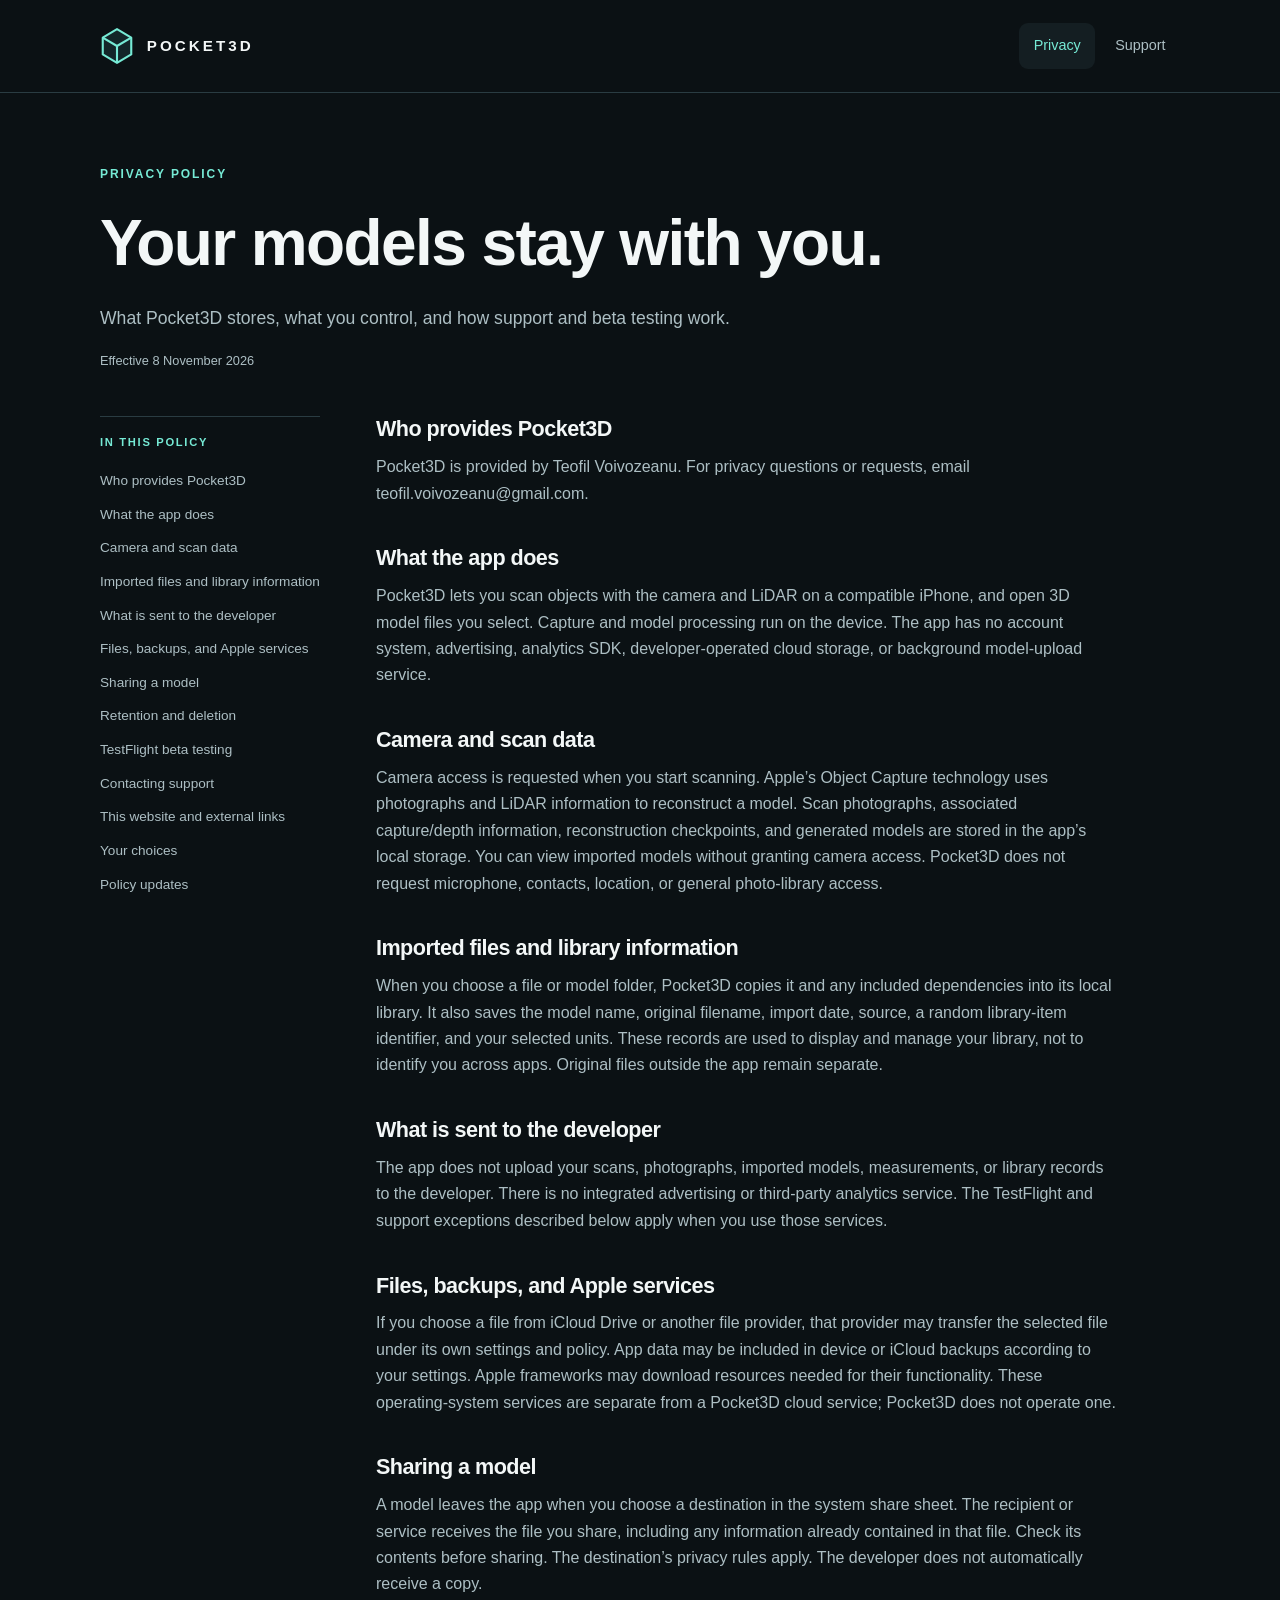
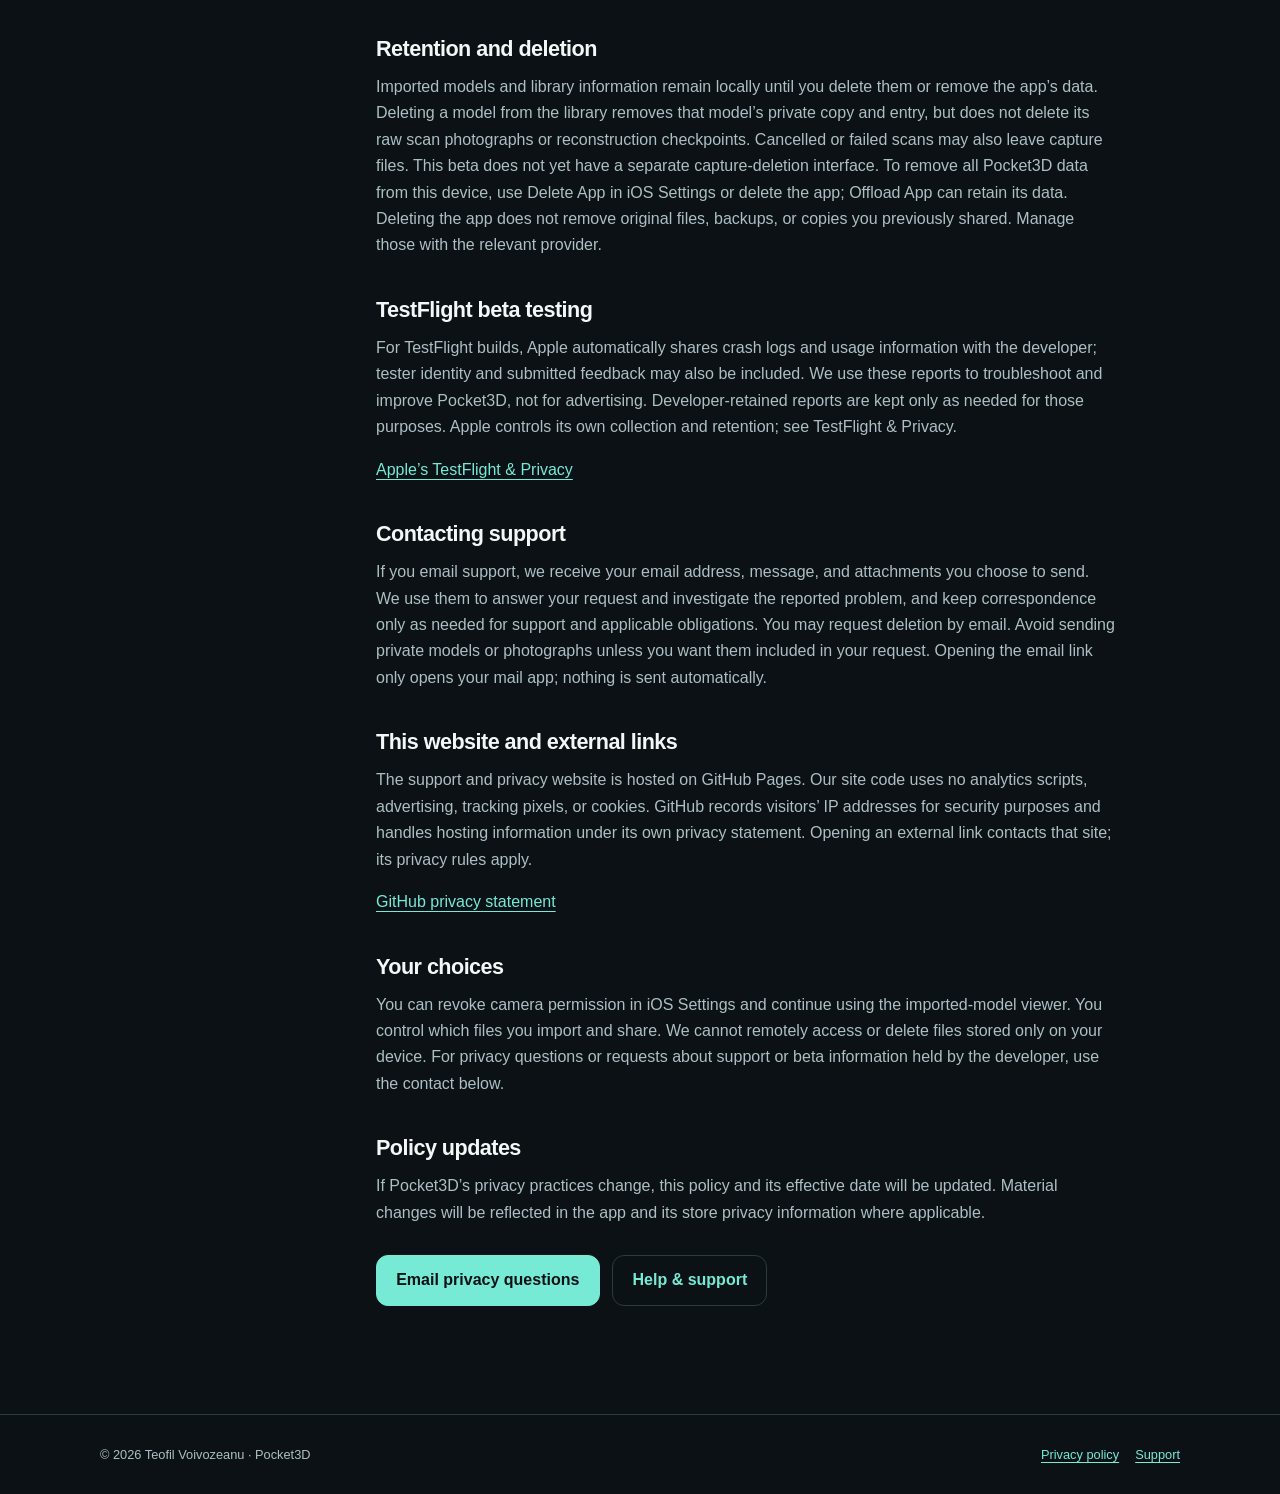
==== privacy.html @ 734cf3ea "Publish Pocket3D privacy policy and support pages" ====
<!doctype html>
<html lang="en">
<head>
  <meta charset="utf-8">
  <meta name="viewport" content="width=device-width, initial-scale=1">
  <meta name="color-scheme" content="dark light">
  <meta name="description" content="How Pocket3D handles local scans, imported 3D models, sharing, beta diagnostics, and support requests.">
  <meta name="referrer" content="strict-origin-when-cross-origin">
  <title>Pocket3D — Privacy policy</title>
  <link rel="canonical" href="https://teov.github.io/pocket3d-site/privacy.html">
  <link rel="icon" type="image/svg+xml" href="favicon.svg">
  <link rel="stylesheet" href="styles.css">
</head>
<body>
<a class="skip" href="#main">Skip to content</a>
<header class="header">
  <div class="wrap header-inner">
    <a class="brand" href="./" aria-label="Pocket3D home"><img src="favicon.svg" alt="" width="34" height="38">POCKET3D</a>
    <nav class="nav" aria-label="Main navigation">
      <a href="privacy.html" aria-current="page">Privacy</a>
      <a href="support.html">Support</a>
    </nav>
  </div>
</header>
<main id="main" class="wrap">
  <header class="page-head"><p class="eyebrow">Privacy policy</p><h1>Your models stay with you.</h1><p class="intro">What Pocket3D stores, what you control, and how support and beta testing work.</p><p class="fine">Effective 8 November 2026</p></header>
  <div class="policy-layout">
    <nav class="contents" aria-label="Policy contents"><p>In this policy</p>
      <a href="#section-1">Who provides Pocket3D</a>
      <a href="#section-2">What the app does</a>
      <a href="#section-3">Camera and scan data</a>
      <a href="#section-4">Imported files and library information</a>
      <a href="#section-5">What is sent to the developer</a>
      <a href="#section-6">Files, backups, and Apple services</a>
      <a href="#section-7">Sharing a model</a>
      <a href="#section-8">Retention and deletion</a>
      <a href="#section-9">TestFlight beta testing</a>
      <a href="#section-10">Contacting support</a>
      <a href="#section-11">This website and external links</a>
      <a href="#section-12">Your choices</a>
      <a href="#section-13">Policy updates</a>
    </nav>
    <article class="prose" aria-label="Privacy policy details">
      <section id="section-1"><h2>Who provides Pocket3D</h2><p>Pocket3D is provided by Teofil Voivozeanu. For privacy questions or requests, email teofil.voivozeanu@gmail.com.</p></section>
      <section id="section-2"><h2>What the app does</h2><p>Pocket3D lets you scan objects with the camera and LiDAR on a compatible iPhone, and open 3D model files you select. Capture and model processing run on the device. The app has no account system, advertising, analytics SDK, developer-operated cloud storage, or background model-upload service.</p></section>
      <section id="section-3"><h2>Camera and scan data</h2><p>Camera access is requested when you start scanning. Apple’s Object Capture technology uses photographs and LiDAR information to reconstruct a model. Scan photographs, associated capture/depth information, reconstruction checkpoints, and generated models are stored in the app’s local storage. You can view imported models without granting camera access. Pocket3D does not request microphone, contacts, location, or general photo-library access.</p></section>
      <section id="section-4"><h2>Imported files and library information</h2><p>When you choose a file or model folder, Pocket3D copies it and any included dependencies into its local library. It also saves the model name, original filename, import date, source, a random library-item identifier, and your selected units. These records are used to display and manage your library, not to identify you across apps. Original files outside the app remain separate.</p></section>
      <section id="section-5"><h2>What is sent to the developer</h2><p>The app does not upload your scans, photographs, imported models, measurements, or library records to the developer. There is no integrated advertising or third-party analytics service. The TestFlight and support exceptions described below apply when you use those services.</p></section>
      <section id="section-6"><h2>Files, backups, and Apple services</h2><p>If you choose a file from iCloud Drive or another file provider, that provider may transfer the selected file under its own settings and policy. App data may be included in device or iCloud backups according to your settings. Apple frameworks may download resources needed for their functionality. These operating-system services are separate from a Pocket3D cloud service; Pocket3D does not operate one.</p></section>
      <section id="section-7"><h2>Sharing a model</h2><p>A model leaves the app when you choose a destination in the system share sheet. The recipient or service receives the file you share, including any information already contained in that file. Check its contents before sharing. The destination’s privacy rules apply. The developer does not automatically receive a copy.</p></section>
      <section id="section-8"><h2>Retention and deletion</h2><p>Imported models and library information remain locally until you delete them or remove the app’s data. Deleting a model from the library removes that model’s private copy and entry, but does not delete its raw scan photographs or reconstruction checkpoints. Cancelled or failed scans may also leave capture files. This beta does not yet have a separate capture-deletion interface. To remove all Pocket3D data from this device, use Delete App in iOS Settings or delete the app; Offload App can retain its data. Deleting the app does not remove original files, backups, or copies you previously shared. Manage those with the relevant provider.</p></section>
      <section id="section-9"><h2>TestFlight beta testing</h2><p>For TestFlight builds, Apple automatically shares crash logs and usage information with the developer; tester identity and submitted feedback may also be included. We use these reports to troubleshoot and improve Pocket3D, not for advertising. Developer-retained reports are kept only as needed for those purposes. Apple controls its own collection and retention; see TestFlight &amp; Privacy.</p><p><a href="https://www.apple.com/legal/privacy/data/en/test-flight/">Apple’s TestFlight &amp; Privacy</a></p></section>
      <section id="section-10"><h2>Contacting support</h2><p>If you email support, we receive your email address, message, and attachments you choose to send. We use them to answer your request and investigate the reported problem, and keep correspondence only as needed for support and applicable obligations. You may request deletion by email. Avoid sending private models or photographs unless you want them included in your request. Opening the email link only opens your mail app; nothing is sent automatically.</p></section>
      <section id="section-11"><h2>This website and external links</h2><p>The support and privacy website is hosted on GitHub Pages. Our site code uses no analytics scripts, advertising, tracking pixels, or cookies. GitHub records visitors’ IP addresses for security purposes and handles hosting information under its own privacy statement. Opening an external link contacts that site; its privacy rules apply.</p><p><a href="https://docs.github.com/en/site-policy/privacy-policies/github-general-privacy-statement">GitHub privacy statement</a></p></section>
      <section id="section-12"><h2>Your choices</h2><p>You can revoke camera permission in iOS Settings and continue using the imported-model viewer. You control which files you import and share. We cannot remotely access or delete files stored only on your device. For privacy questions or requests about support or beta information held by the developer, use the contact below.</p></section>
      <section id="section-13"><h2>Policy updates</h2><p>If Pocket3D’s privacy practices change, this policy and its effective date will be updated. Material changes will be reflected in the app and its store privacy information where applicable.</p></section>
      <div class="actions"><a class="button primary" href="mailto:teofil.voivozeanu@gmail.com?subject=Pocket3D%20privacy">Email privacy questions</a><a class="button" href="support.html">Help &amp; support</a></div>
    </article>
  </div>
</main>
<footer class="footer">
  <div class="wrap footer-inner">
    <p>© 2026 Teofil Voivozeanu · Pocket3D</p>
    <p><a href="privacy.html">Privacy policy</a><a href="support.html">Support</a></p>
  </div>
</footer>
</body>
</html>
---- styles.css ----
:root {
  color-scheme: dark;
  --background: #0b1114;
  --panel: #141e22;
  --panel-soft: #10191d;
  --text: #f3f7f7;
  --muted: #adbfc4;
  --accent: #76ead5;
  --line: #2a3c42;
  font-family: -apple-system, BlinkMacSystemFont, "Segoe UI", sans-serif;
  line-height: 1.65;
}
* { box-sizing: border-box; }
html { scroll-padding-top: 1.5rem; }
body { margin: 0; background: var(--background); color: var(--text); }
a { color: var(--accent); text-underline-offset: 0.22em; }
a:hover { color: #b6fff0; }
a:focus-visible, summary:focus-visible { outline: 3px solid var(--accent); outline-offset: 5px; border-radius: 4px; }
.skip { position: absolute; top: -100px; left: 1rem; background: var(--accent); color: var(--background); padding: 0.75rem 1rem; z-index: 10; }
.skip:focus { top: 1rem; }
.wrap { width: min(1080px, calc(100% - 3rem)); margin-inline: auto; }
.header { border-bottom: 1px solid var(--line); }
.header-inner { display: flex; align-items: center; justify-content: space-between; gap: 1.5rem; min-height: 92px; }
.brand { display: inline-flex; align-items: center; gap: 0.8rem; color: var(--text); text-decoration: none; font-weight: 750; font-size: 0.95rem; letter-spacing: 0.2em; }
.brand img { width: 34px; height: 38px; }
.nav { display: flex; align-items: center; gap: 0.35rem; }
.nav a { color: var(--muted); text-decoration: none; padding: 0.7rem 0.9rem; border-radius: 9px; font-size: 0.9rem; }
.nav a:hover, .nav a[aria-current="page"] { background: var(--panel); color: var(--accent); }
.hero { display: grid; grid-template-columns: 1.15fr 1fr; align-items: center; gap: 4rem; padding-block: 6.5rem 5rem; }
.eyebrow { margin: 0 0 1.3rem; color: var(--accent); text-transform: uppercase; letter-spacing: 0.16em; font-size: 0.75rem; font-weight: 700; }
h1, h2, h3 { line-height: 1.16; letter-spacing: -0.025em; }
h1 { margin: 0 0 1.5rem; font-size: clamp(2.8rem, 6.6vw, 5rem); font-weight: 650; }
.hero p.intro { max-width: 33rem; color: var(--muted); font-size: 1.1rem; margin: 0 0 1.7rem; }
.actions { display: flex; flex-wrap: wrap; gap: 0.8rem; margin-block: 1.8rem; }
.button { display: inline-flex; justify-content: center; align-items: center; min-height: 48px; padding: 0.7rem 1.2rem; border: 1px solid var(--line); border-radius: 12px; text-decoration: none; font-weight: 650; }
.button.primary { background: var(--accent); color: var(--background); border-color: var(--accent); }
.button:hover { filter: brightness(1.08); }
.fine { color: var(--muted); font-size: 0.8rem; }
.model-card { border: 1px solid var(--line); border-radius: 28px; background: radial-gradient(ellipse at 35% 30%, #203b3b 0, #152226 45%, #10191d 75%); padding: 1.4rem; }
.model-top { display: flex; justify-content: space-between; color: var(--muted); font-size: 0.7rem; letter-spacing: 0.13em; font-weight: 650; }
.model-top span:first-child { color: var(--accent); }
.model-art { display: block; width: 100%; height: auto; margin-block: 1.5rem; }
.model-bottom { border: 1px solid var(--line); background: #0d1619cc; border-radius: 14px; padding: 1rem; }
.model-bottom p { margin: 0; }
.model-bottom .caption { color: var(--muted); letter-spacing: 0.12em; font-size: 0.65rem; }
.model-bottom .gestures { color: var(--text); font-size: 0.92rem; margin-top: 0.3rem; }
.features { display: grid; grid-template-columns: repeat(3, 1fr); gap: 1rem; padding-bottom: 4rem; }
.feature { background: var(--panel-soft); border: 1px solid var(--line); border-radius: 18px; padding: 1.5rem; }
.feature .number { color: var(--accent); font-size: 0.7rem; letter-spacing: 0.15em; }
.feature h2 { font-size: 1.25rem; margin-block: 1rem 0.8rem; }
.feature p { color: var(--muted); font-size: 0.95rem; margin: 0; }
.notice { border-left: 3px solid var(--accent); padding: 0.8rem 1.25rem; margin-block: 1.5rem; background: var(--panel); color: var(--muted); border-radius: 0 10px 10px 0; }
.notice strong { color: var(--text); }
.page-head { max-width: 790px; padding-block: 4.5rem 2rem; }
.page-head h1 { font-size: clamp(2.5rem, 6vw, 4rem); }
.page-head .intro { color: var(--muted); font-size: 1.1rem; max-width: 43rem; }
.policy-layout { display: grid; grid-template-columns: 220px minmax(0, 1fr); gap: 3.5rem; padding-bottom: 5rem; }
.contents { align-self: start; border-top: 1px solid var(--line); padding-top: 1rem; }
.contents p { margin: 0 0 0.8rem; color: var(--accent); font-size: 0.7rem; text-transform: uppercase; letter-spacing: 0.15em; font-weight: 700; }
.contents a { display: block; padding-block: 0.35rem; color: var(--muted); font-size: 0.85rem; text-decoration: none; }
.contents a:hover { color: var(--accent); }
.prose { max-width: 740px; }
.prose section + section { margin-top: 2.4rem; }
.prose h2 { font-size: 1.35rem; margin: 0 0 0.8rem; }
.prose p, .prose li { color: var(--muted); }
.prose p { margin: 0 0 1rem; }
.prose ul, .prose ol { padding-left: 1.4rem; }
.prose li + li { margin-top: 0.45rem; }
.support-layout { display: grid; grid-template-columns: minmax(0, 1fr) 300px; gap: 3rem; padding-bottom: 5rem; }
.contact-card { align-self: start; padding: 1.5rem; border: 1px solid var(--line); border-radius: 18px; background: var(--panel); }
.contact-card h2 { font-size: 1.3rem; margin-top: 0; }
.contact-card p { color: var(--muted); font-size: 0.9rem; }
.contact-card a.email { overflow-wrap: anywhere; font-size: 0.9rem; }
.footer { border-top: 1px solid var(--line); color: var(--muted); padding-block: 1.8rem; font-size: 0.8rem; }
.footer-inner { display: flex; justify-content: space-between; gap: 1rem; flex-wrap: wrap; }
.footer p { margin: 0; }
.footer a + a { margin-left: 1rem; }
@media (max-width: 850px) {
  .hero { gap: 2rem; padding-top: 4rem; }
  .policy-layout { grid-template-columns: 180px minmax(0, 1fr); gap: 2rem; }
  .support-layout { grid-template-columns: minmax(0, 1fr); }
  .contact-card { max-width: 540px; }
}
@media (max-width: 650px) {
  .wrap { width: min(100% - 2rem, 1080px); }
  .header-inner { min-height: 80px; gap: 0.7rem; }
  .brand { font-size: 0.8rem; gap: 0.5rem; letter-spacing: 0.12em; }
  .brand img { width: 28px; height: 32px; }
  .nav { gap: 0; }
  .nav a { padding: 0.7rem 0.6rem; font-size: 0.8rem; }
  .hero { grid-template-columns: 1fr; padding-block: 3rem; gap: 2rem; }
  .hero h1 { max-width: 10ch; }
  .model-card { max-width: 430px; width: 100%; }
  .features { grid-template-columns: 1fr; gap: 0.8rem; padding-bottom: 3rem; }
  .feature { padding: 1.25rem; }
  .feature h2 { margin-top: 0.65rem; }
  .page-head { padding-block: 3rem 1.4rem; }
  .policy-layout { grid-template-columns: 1fr; gap: 2rem; }
  .contents { display: none; }
  .support-layout { gap: 2rem; }
  .footer-inner { flex-direction: column; }
}
@media (prefers-reduced-motion: reduce) {
  html { scroll-behavior: auto; }
}
@media print {
  :root { color-scheme: light; --background: #fff; --text: #111; --muted: #333; --accent: #005f50; --line: #bbb; }
  .header, .contents, .footer, .actions, .model-card { display: none; }
  .wrap { width: 100%; }
  .page-head { padding-top: 0; }
  .policy-layout, .support-layout, .features, .hero { display: block; }
  .notice, .contact-card, .feature { background: #fff; }
  a { color: #005f50; }
}
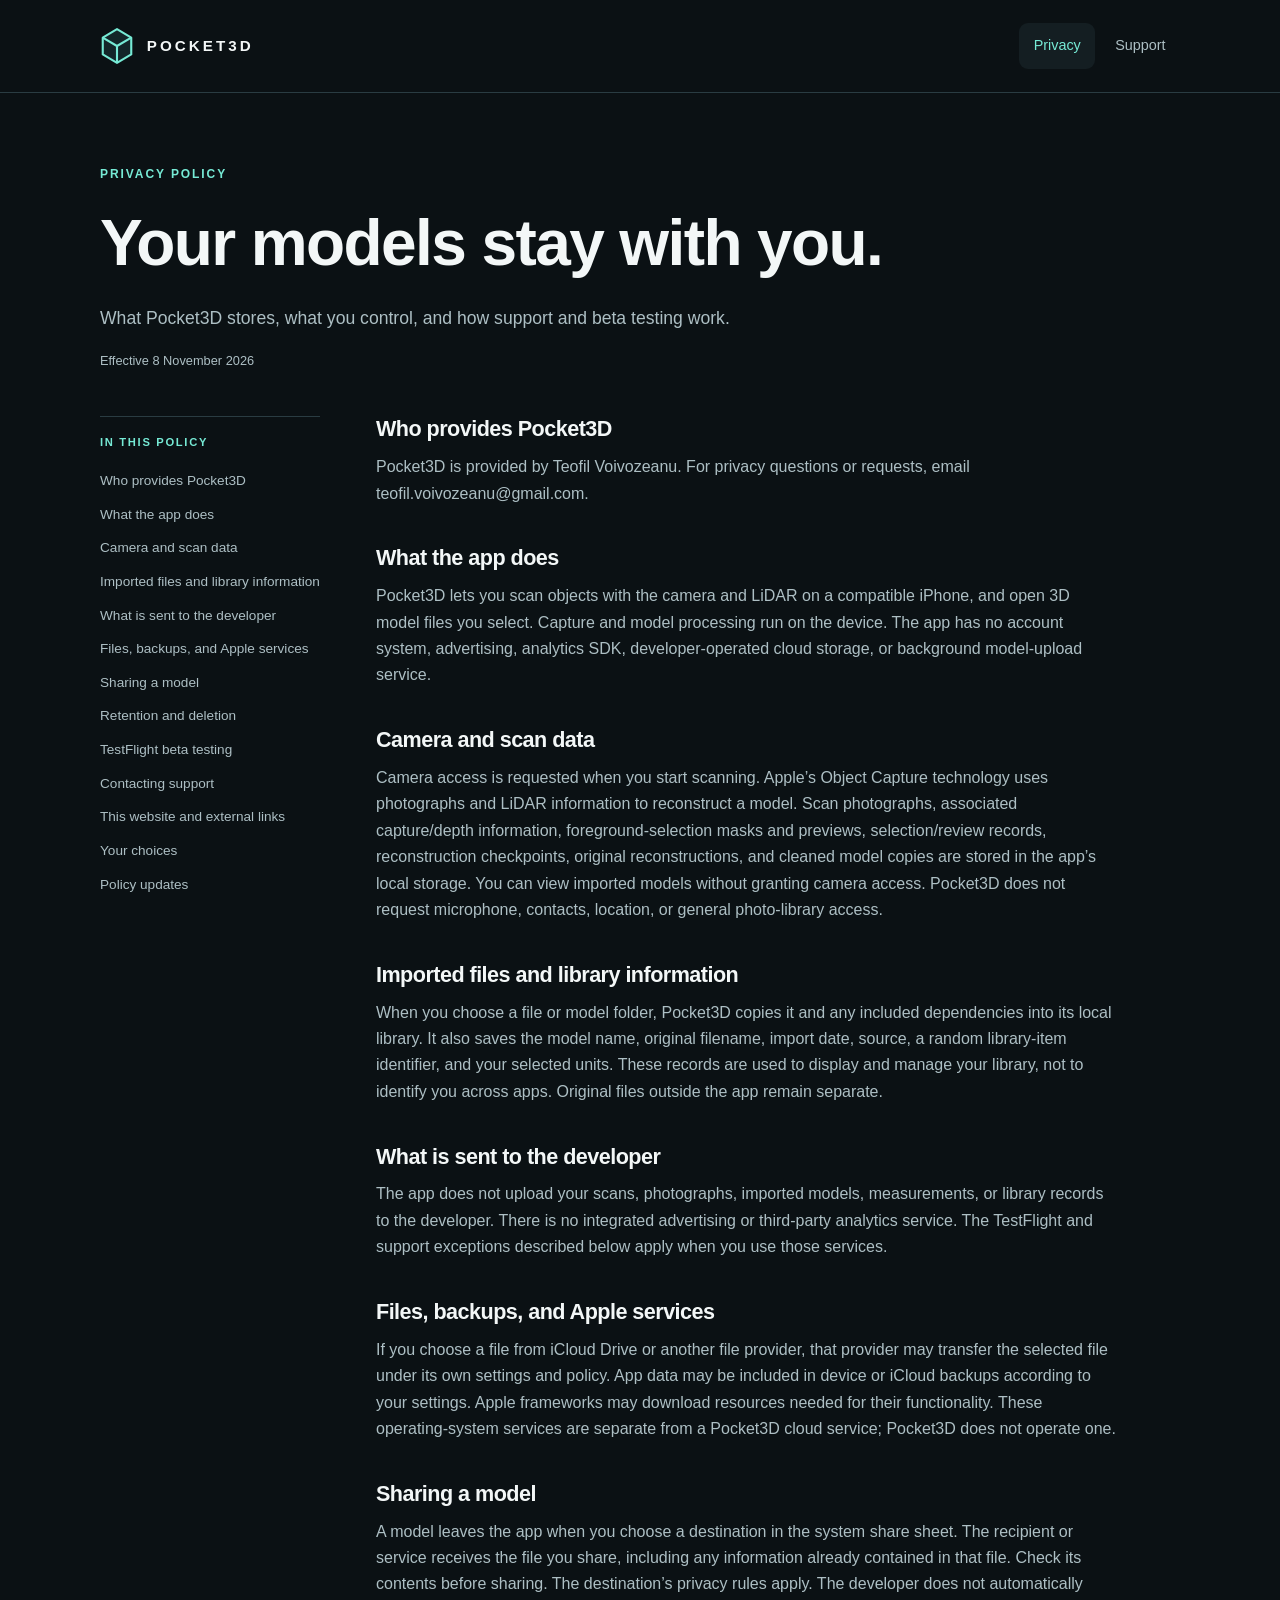
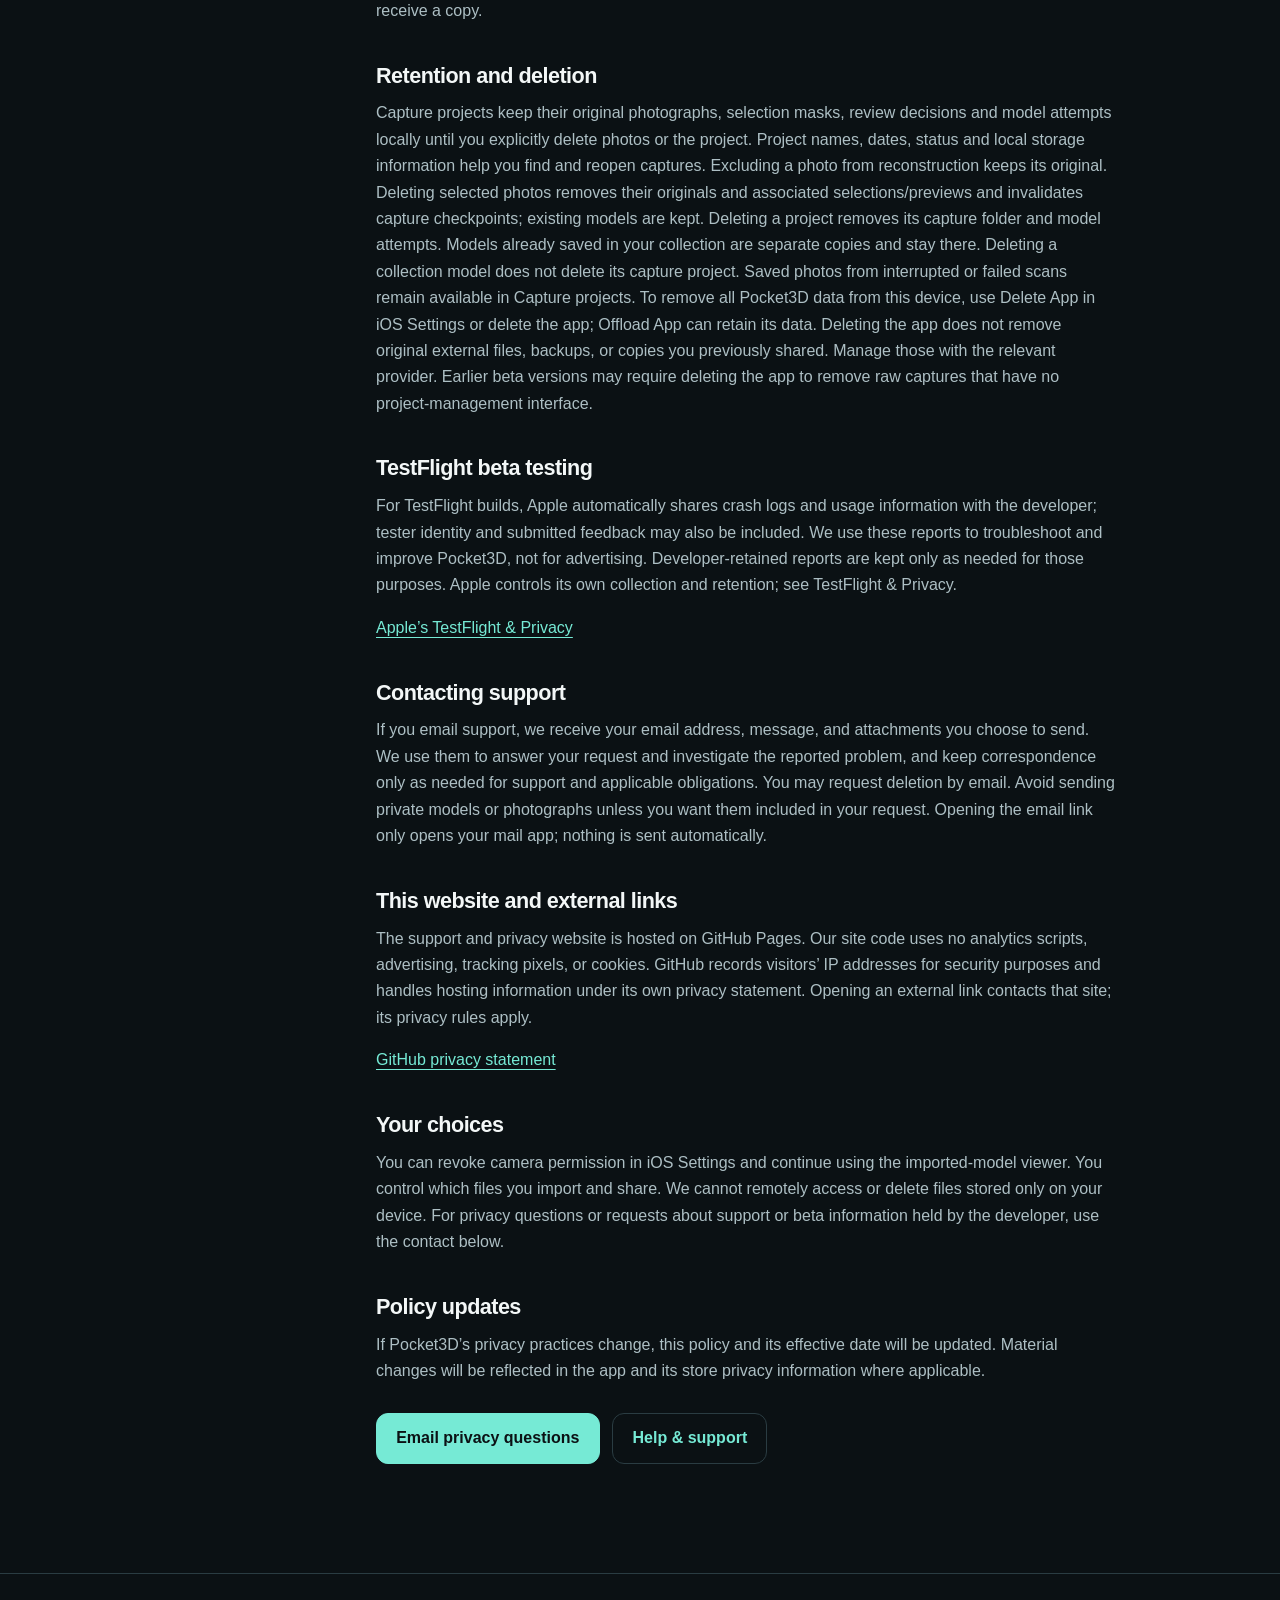
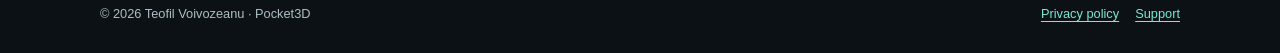
==== commit 16562dcc: "Describe capture projects and explicit source-photo deletion" ====
--- a/privacy.html
+++ b/privacy.html
@@ -43,12 +43,12 @@
     <article class="prose" aria-label="Privacy policy details">
       <section id="section-1"><h2>Who provides Pocket3D</h2><p>Pocket3D is provided by Teofil Voivozeanu. For privacy questions or requests, email teofil.voivozeanu@gmail.com.</p></section>
       <section id="section-2"><h2>What the app does</h2><p>Pocket3D lets you scan objects with the camera and LiDAR on a compatible iPhone, and open 3D model files you select. Capture and model processing run on the device. The app has no account system, advertising, analytics SDK, developer-operated cloud storage, or background model-upload service.</p></section>
-      <section id="section-3"><h2>Camera and scan data</h2><p>Camera access is requested when you start scanning. Apple’s Object Capture technology uses photographs and LiDAR information to reconstruct a model. Scan photographs, associated capture/depth information, reconstruction checkpoints, and generated models are stored in the app’s local storage. You can view imported models without granting camera access. Pocket3D does not request microphone, contacts, location, or general photo-library access.</p></section>
+      <section id="section-3"><h2>Camera and scan data</h2><p>Camera access is requested when you start scanning. Apple’s Object Capture technology uses photographs and LiDAR information to reconstruct a model. Scan photographs, associated capture/depth information, foreground-selection masks and previews, selection/review records, reconstruction checkpoints, original reconstructions, and cleaned model copies are stored in the app’s local storage. You can view imported models without granting camera access. Pocket3D does not request microphone, contacts, location, or general photo-library access.</p></section>
       <section id="section-4"><h2>Imported files and library information</h2><p>When you choose a file or model folder, Pocket3D copies it and any included dependencies into its local library. It also saves the model name, original filename, import date, source, a random library-item identifier, and your selected units. These records are used to display and manage your library, not to identify you across apps. Original files outside the app remain separate.</p></section>
       <section id="section-5"><h2>What is sent to the developer</h2><p>The app does not upload your scans, photographs, imported models, measurements, or library records to the developer. There is no integrated advertising or third-party analytics service. The TestFlight and support exceptions described below apply when you use those services.</p></section>
       <section id="section-6"><h2>Files, backups, and Apple services</h2><p>If you choose a file from iCloud Drive or another file provider, that provider may transfer the selected file under its own settings and policy. App data may be included in device or iCloud backups according to your settings. Apple frameworks may download resources needed for their functionality. These operating-system services are separate from a Pocket3D cloud service; Pocket3D does not operate one.</p></section>
       <section id="section-7"><h2>Sharing a model</h2><p>A model leaves the app when you choose a destination in the system share sheet. The recipient or service receives the file you share, including any information already contained in that file. Check its contents before sharing. The destination’s privacy rules apply. The developer does not automatically receive a copy.</p></section>
-      <section id="section-8"><h2>Retention and deletion</h2><p>Imported models and library information remain locally until you delete them or remove the app’s data. Deleting a model from the library removes that model’s private copy and entry, but does not delete its raw scan photographs or reconstruction checkpoints. Cancelled or failed scans may also leave capture files. This beta does not yet have a separate capture-deletion interface. To remove all Pocket3D data from this device, use Delete App in iOS Settings or delete the app; Offload App can retain its data. Deleting the app does not remove original files, backups, or copies you previously shared. Manage those with the relevant provider.</p></section>
+      <section id="section-8"><h2>Retention and deletion</h2><p>Capture projects keep their original photographs, selection masks, review decisions and model attempts locally until you explicitly delete photos or the project. Project names, dates, status and local storage information help you find and reopen captures. Excluding a photo from reconstruction keeps its original. Deleting selected photos removes their originals and associated selections/previews and invalidates capture checkpoints; existing models are kept. Deleting a project removes its capture folder and model attempts. Models already saved in your collection are separate copies and stay there. Deleting a collection model does not delete its capture project. Saved photos from interrupted or failed scans remain available in Capture projects. To remove all Pocket3D data from this device, use Delete App in iOS Settings or delete the app; Offload App can retain its data. Deleting the app does not remove original external files, backups, or copies you previously shared. Manage those with the relevant provider. Earlier beta versions may require deleting the app to remove raw captures that have no project-management interface.</p></section>
       <section id="section-9"><h2>TestFlight beta testing</h2><p>For TestFlight builds, Apple automatically shares crash logs and usage information with the developer; tester identity and submitted feedback may also be included. We use these reports to troubleshoot and improve Pocket3D, not for advertising. Developer-retained reports are kept only as needed for those purposes. Apple controls its own collection and retention; see TestFlight &amp; Privacy.</p><p><a href="https://www.apple.com/legal/privacy/data/en/test-flight/">Apple’s TestFlight &amp; Privacy</a></p></section>
       <section id="section-10"><h2>Contacting support</h2><p>If you email support, we receive your email address, message, and attachments you choose to send. We use them to answer your request and investigate the reported problem, and keep correspondence only as needed for support and applicable obligations. You may request deletion by email. Avoid sending private models or photographs unless you want them included in your request. Opening the email link only opens your mail app; nothing is sent automatically.</p></section>
       <section id="section-11"><h2>This website and external links</h2><p>The support and privacy website is hosted on GitHub Pages. Our site code uses no analytics scripts, advertising, tracking pixels, or cookies. GitHub records visitors’ IP addresses for security purposes and handles hosting information under its own privacy statement. Opening an external link contacts that site; its privacy rules apply.</p><p><a href="https://docs.github.com/en/site-policy/privacy-policies/github-general-privacy-statement">GitHub privacy statement</a></p></section>
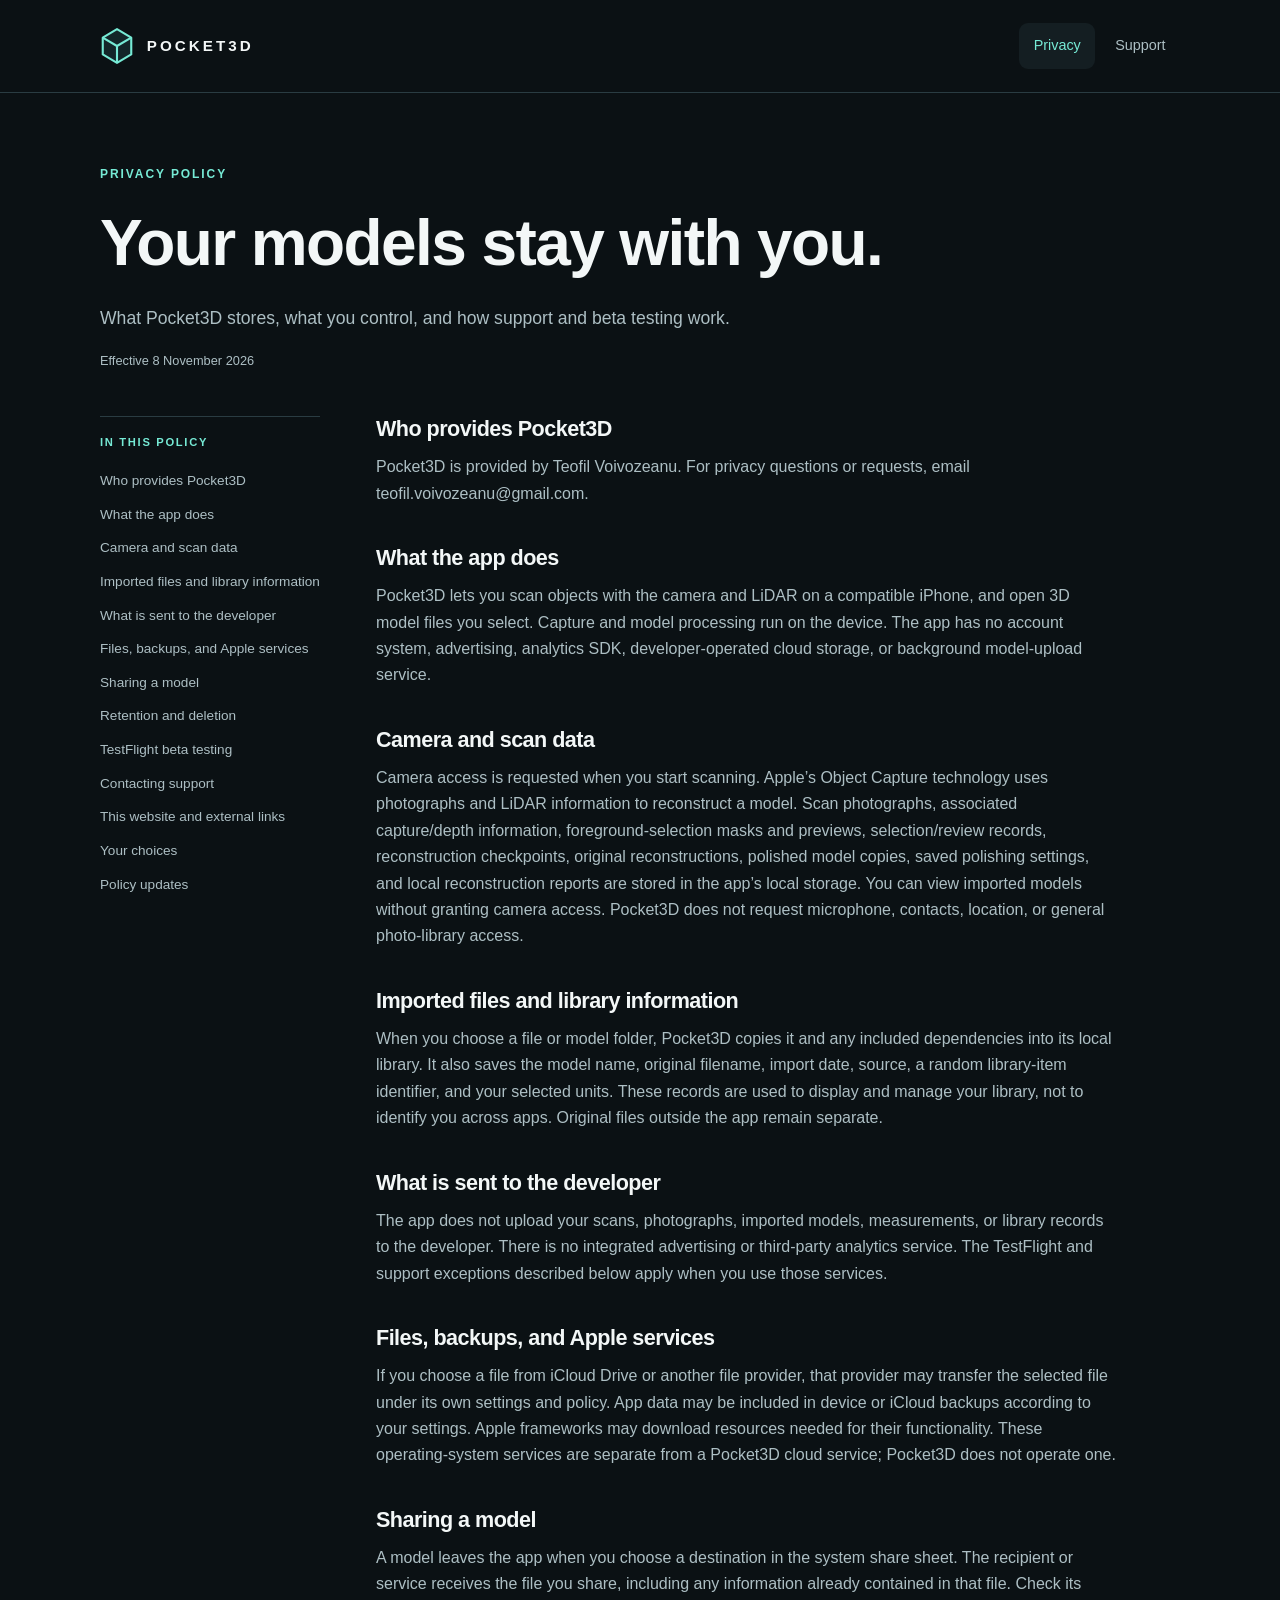
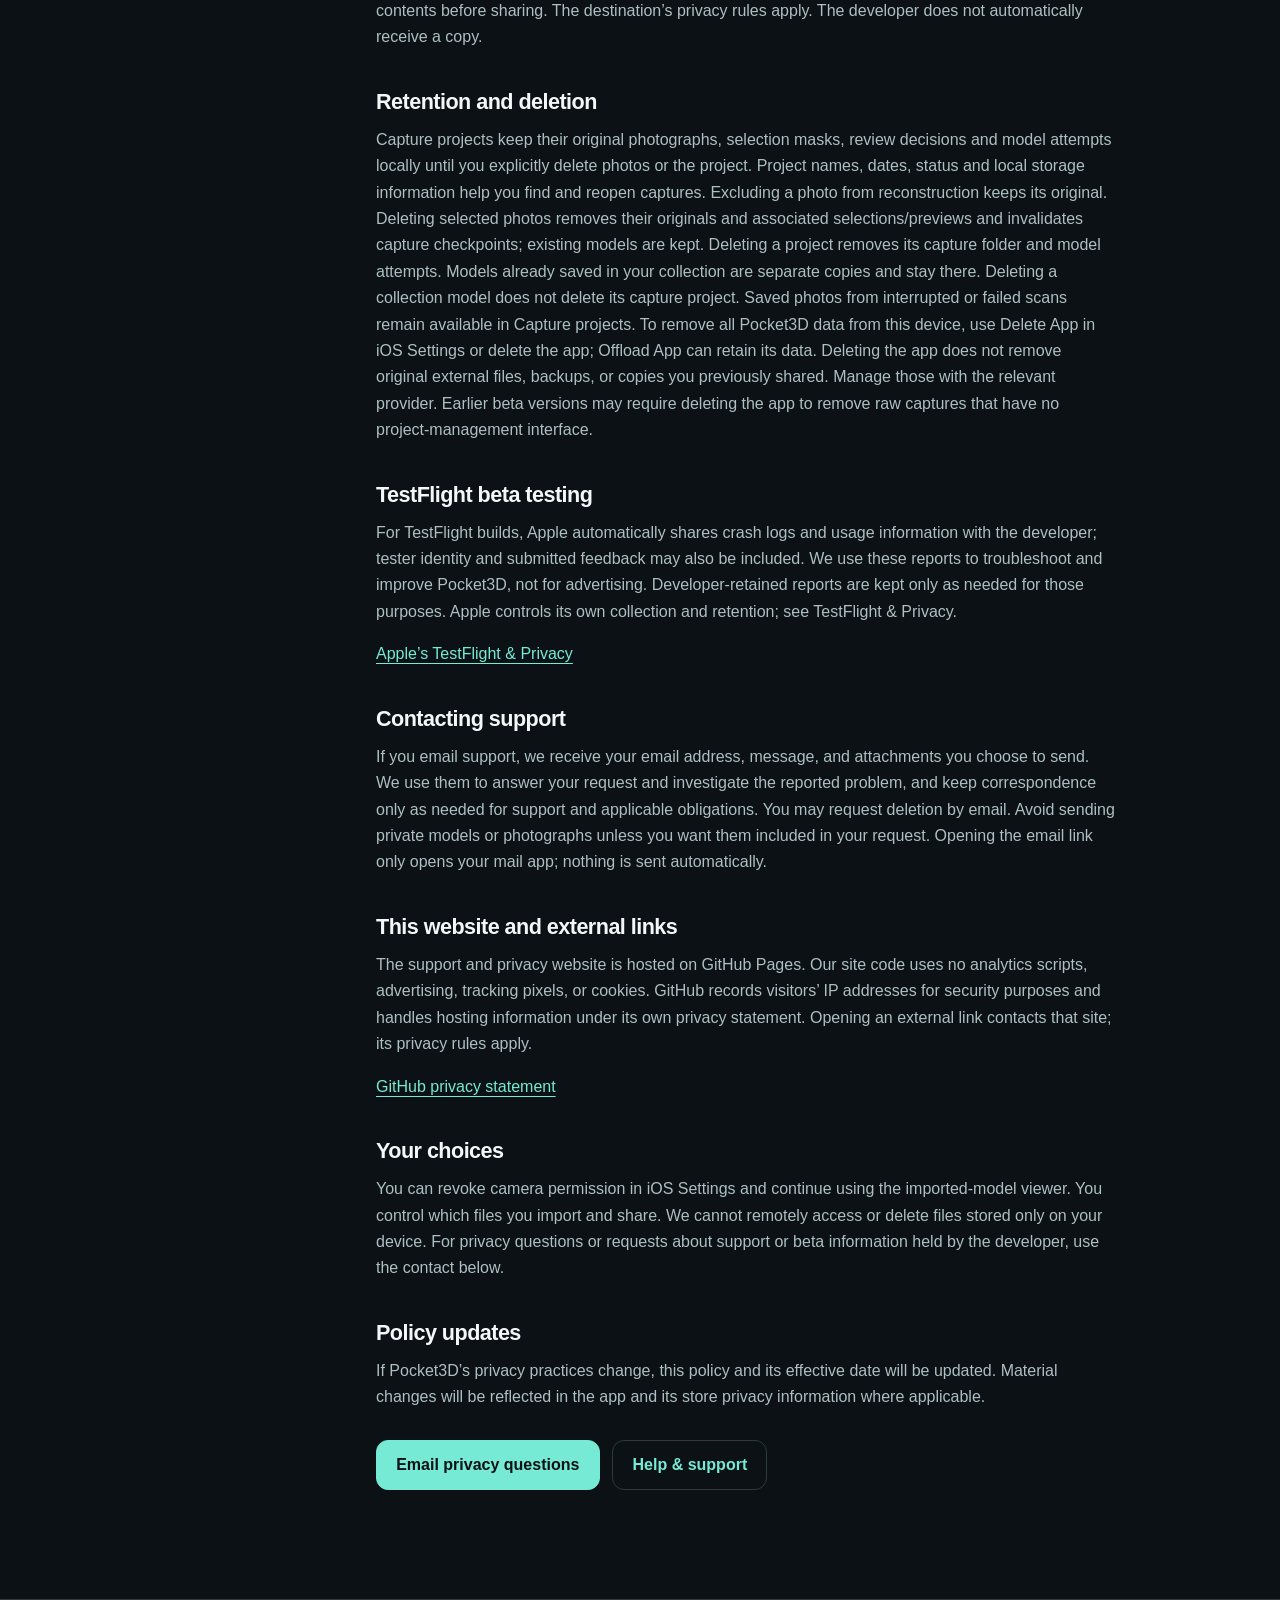
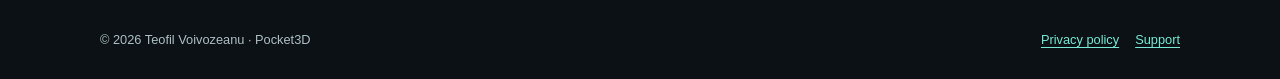
==== commit 9c9c6893: "Describe local polishing and reconstruction records in privacy" ====
--- a/privacy.html
+++ b/privacy.html
@@ -43,7 +43,7 @@
     <article class="prose" aria-label="Privacy policy details">
       <section id="section-1"><h2>Who provides Pocket3D</h2><p>Pocket3D is provided by Teofil Voivozeanu. For privacy questions or requests, email teofil.voivozeanu@gmail.com.</p></section>
       <section id="section-2"><h2>What the app does</h2><p>Pocket3D lets you scan objects with the camera and LiDAR on a compatible iPhone, and open 3D model files you select. Capture and model processing run on the device. The app has no account system, advertising, analytics SDK, developer-operated cloud storage, or background model-upload service.</p></section>
-      <section id="section-3"><h2>Camera and scan data</h2><p>Camera access is requested when you start scanning. Apple’s Object Capture technology uses photographs and LiDAR information to reconstruct a model. Scan photographs, associated capture/depth information, foreground-selection masks and previews, selection/review records, reconstruction checkpoints, original reconstructions, and cleaned model copies are stored in the app’s local storage. You can view imported models without granting camera access. Pocket3D does not request microphone, contacts, location, or general photo-library access.</p></section>
+      <section id="section-3"><h2>Camera and scan data</h2><p>Camera access is requested when you start scanning. Apple’s Object Capture technology uses photographs and LiDAR information to reconstruct a model. Scan photographs, associated capture/depth information, foreground-selection masks and previews, selection/review records, reconstruction checkpoints, original reconstructions, polished model copies, saved polishing settings, and local reconstruction reports are stored in the app’s local storage. You can view imported models without granting camera access. Pocket3D does not request microphone, contacts, location, or general photo-library access.</p></section>
       <section id="section-4"><h2>Imported files and library information</h2><p>When you choose a file or model folder, Pocket3D copies it and any included dependencies into its local library. It also saves the model name, original filename, import date, source, a random library-item identifier, and your selected units. These records are used to display and manage your library, not to identify you across apps. Original files outside the app remain separate.</p></section>
       <section id="section-5"><h2>What is sent to the developer</h2><p>The app does not upload your scans, photographs, imported models, measurements, or library records to the developer. There is no integrated advertising or third-party analytics service. The TestFlight and support exceptions described below apply when you use those services.</p></section>
       <section id="section-6"><h2>Files, backups, and Apple services</h2><p>If you choose a file from iCloud Drive or another file provider, that provider may transfer the selected file under its own settings and policy. App data may be included in device or iCloud backups according to your settings. Apple frameworks may download resources needed for their functionality. These operating-system services are separate from a Pocket3D cloud service; Pocket3D does not operate one.</p></section>
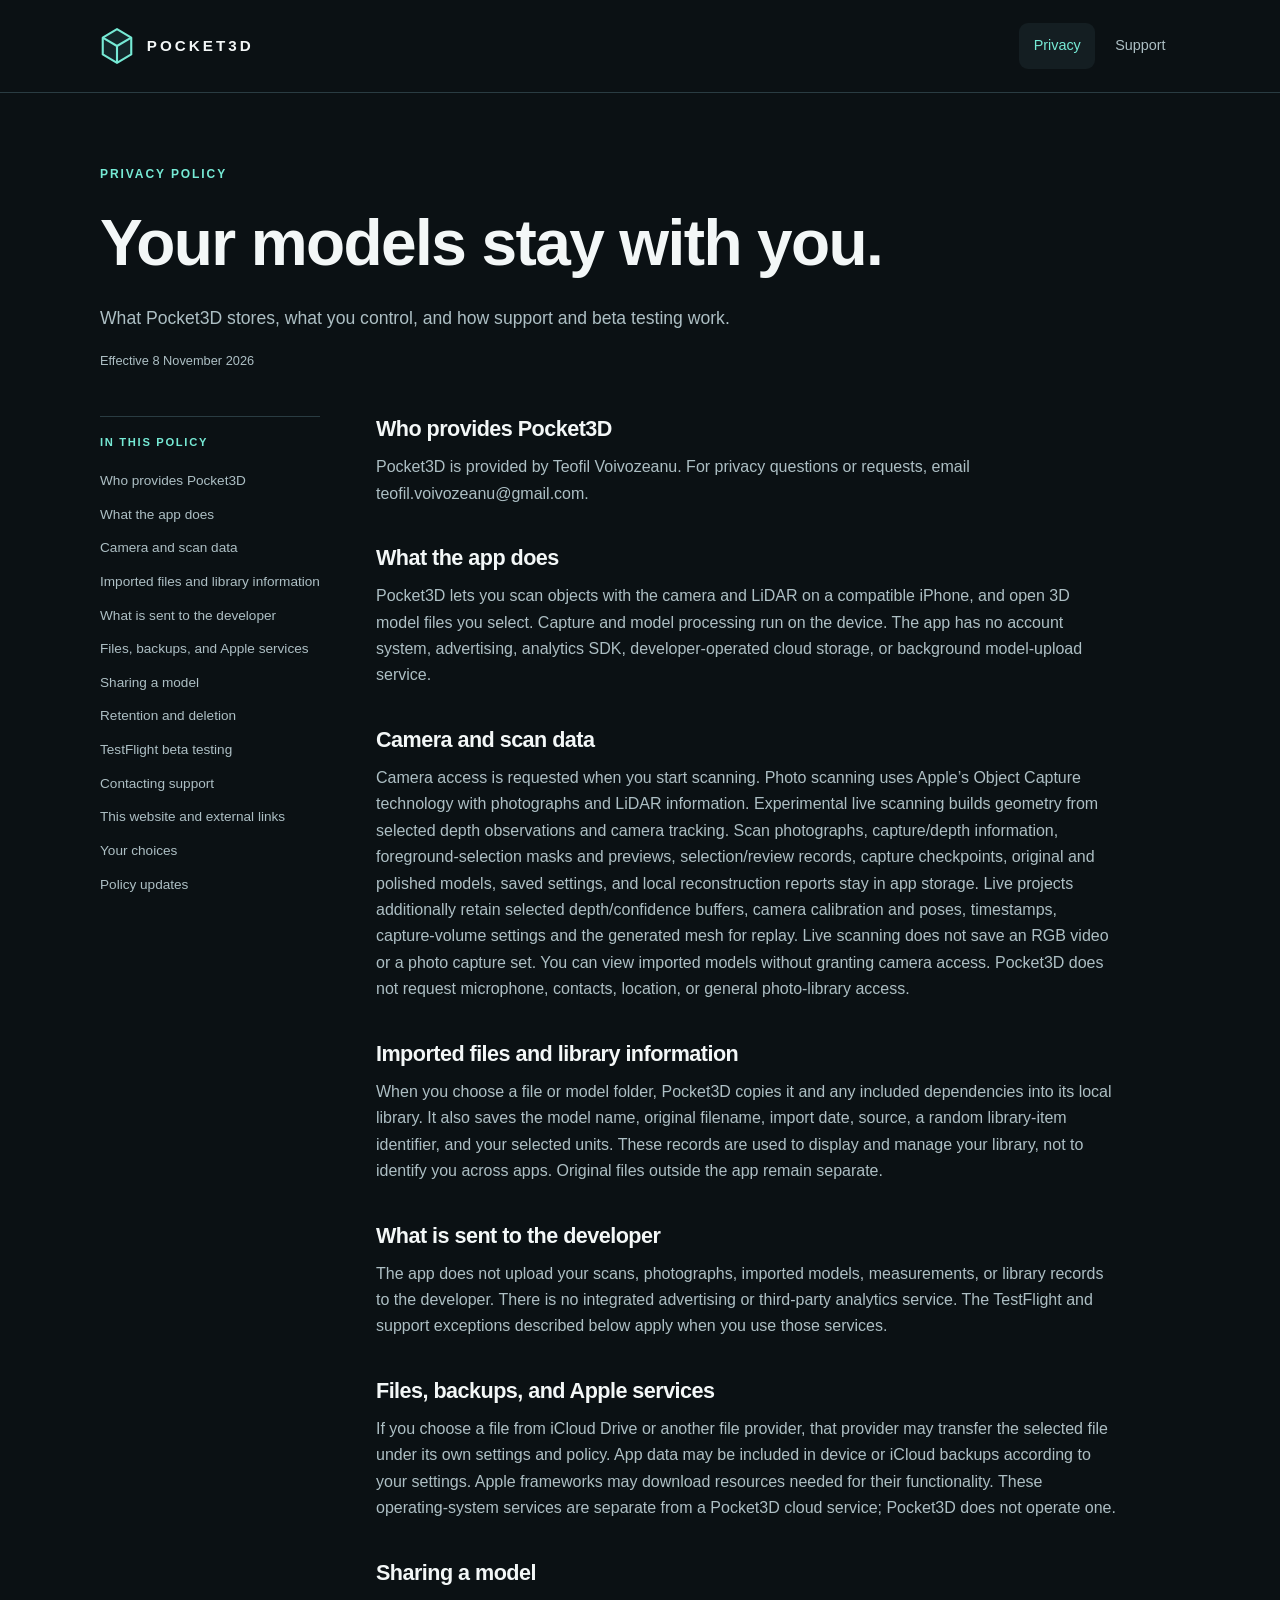
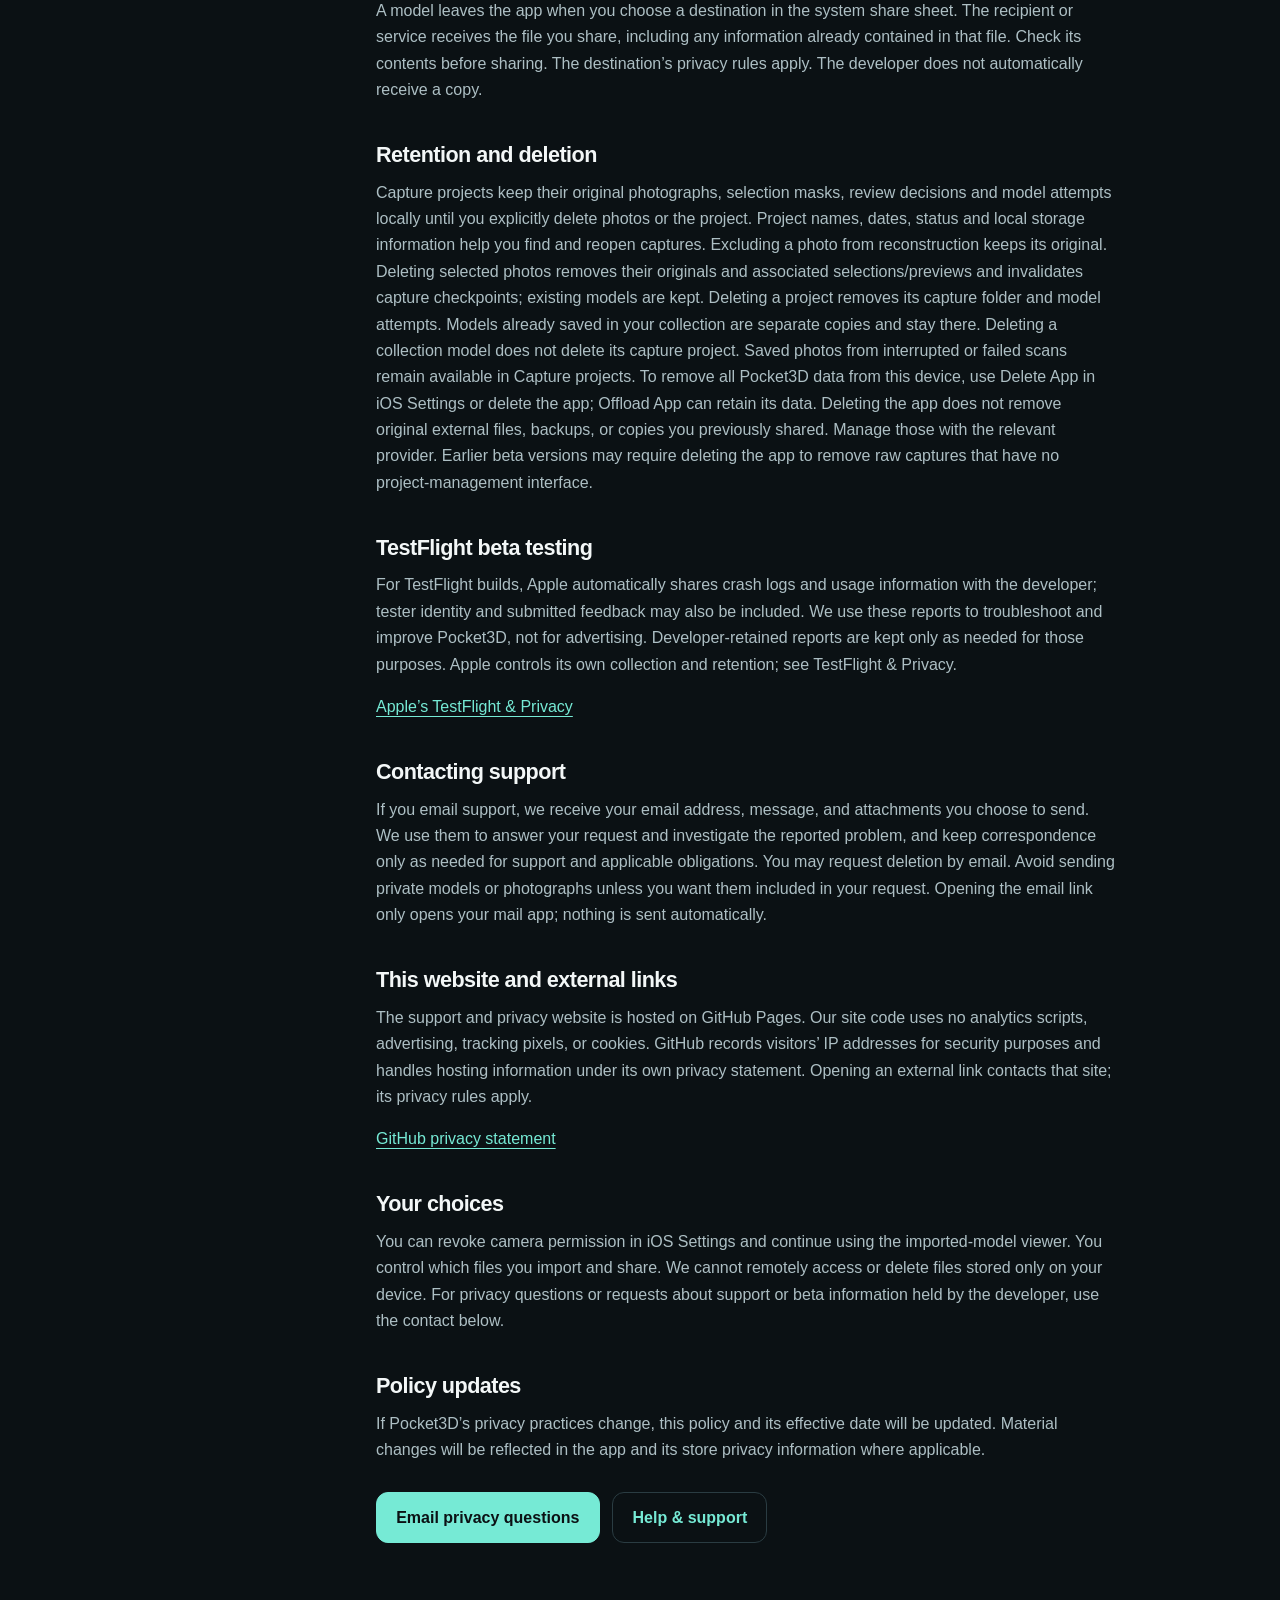
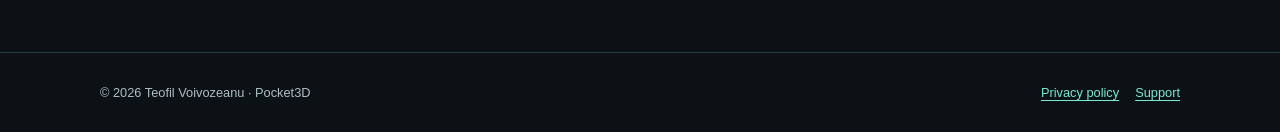
==== commit b3234700: "Describe experimental live depth scanning and source retention in privacy" ====
--- a/privacy.html
+++ b/privacy.html
@@ -43,7 +43,7 @@
     <article class="prose" aria-label="Privacy policy details">
       <section id="section-1"><h2>Who provides Pocket3D</h2><p>Pocket3D is provided by Teofil Voivozeanu. For privacy questions or requests, email teofil.voivozeanu@gmail.com.</p></section>
       <section id="section-2"><h2>What the app does</h2><p>Pocket3D lets you scan objects with the camera and LiDAR on a compatible iPhone, and open 3D model files you select. Capture and model processing run on the device. The app has no account system, advertising, analytics SDK, developer-operated cloud storage, or background model-upload service.</p></section>
-      <section id="section-3"><h2>Camera and scan data</h2><p>Camera access is requested when you start scanning. Apple’s Object Capture technology uses photographs and LiDAR information to reconstruct a model. Scan photographs, associated capture/depth information, foreground-selection masks and previews, selection/review records, reconstruction checkpoints, original reconstructions, polished model copies, saved polishing settings, and local reconstruction reports are stored in the app’s local storage. You can view imported models without granting camera access. Pocket3D does not request microphone, contacts, location, or general photo-library access.</p></section>
+      <section id="section-3"><h2>Camera and scan data</h2><p>Camera access is requested when you start scanning. Photo scanning uses Apple’s Object Capture technology with photographs and LiDAR information. Experimental live scanning builds geometry from selected depth observations and camera tracking. Scan photographs, capture/depth information, foreground-selection masks and previews, selection/review records, capture checkpoints, original and polished models, saved settings, and local reconstruction reports stay in app storage. Live projects additionally retain selected depth/confidence buffers, camera calibration and poses, timestamps, capture-volume settings and the generated mesh for replay. Live scanning does not save an RGB video or a photo capture set. You can view imported models without granting camera access. Pocket3D does not request microphone, contacts, location, or general photo-library access.</p></section>
       <section id="section-4"><h2>Imported files and library information</h2><p>When you choose a file or model folder, Pocket3D copies it and any included dependencies into its local library. It also saves the model name, original filename, import date, source, a random library-item identifier, and your selected units. These records are used to display and manage your library, not to identify you across apps. Original files outside the app remain separate.</p></section>
       <section id="section-5"><h2>What is sent to the developer</h2><p>The app does not upload your scans, photographs, imported models, measurements, or library records to the developer. There is no integrated advertising or third-party analytics service. The TestFlight and support exceptions described below apply when you use those services.</p></section>
       <section id="section-6"><h2>Files, backups, and Apple services</h2><p>If you choose a file from iCloud Drive or another file provider, that provider may transfer the selected file under its own settings and policy. App data may be included in device or iCloud backups according to your settings. Apple frameworks may download resources needed for their functionality. These operating-system services are separate from a Pocket3D cloud service; Pocket3D does not operate one.</p></section>
